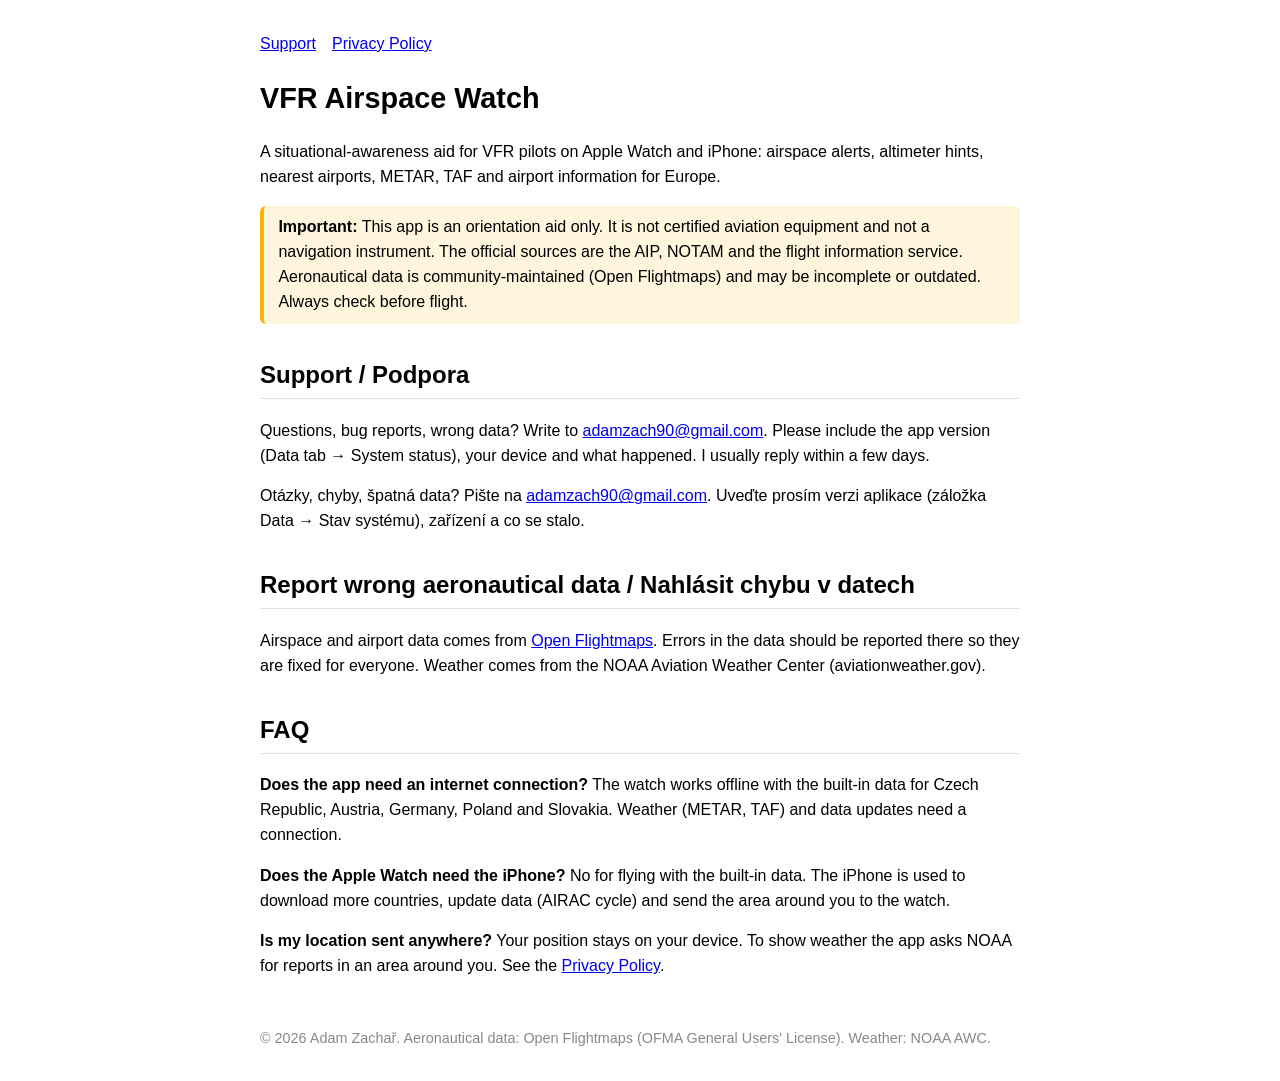
==== index.html @ 86a63973 "Add files via upload" ====
<!doctype html>
<html lang="en">
<head>
<meta charset="utf-8">
<meta name="viewport" content="width=device-width, initial-scale=1">
<title>VFR Airspace Watch – Support</title>
<link rel="stylesheet" href="style.css">
</head>
<body>
<nav><a href="index.html">Support</a><a href="privacy.html">Privacy Policy</a></nav>

<h1>VFR Airspace Watch</h1>
<p>A situational-awareness aid for VFR pilots on Apple Watch and iPhone: airspace alerts, altimeter hints, nearest airports, METAR, TAF and airport information for Europe.</p>

<div class="note">
<strong>Important:</strong> This app is an orientation aid only. It is not certified aviation equipment and not a navigation instrument.
The official sources are the AIP, NOTAM and the flight information service. Aeronautical data is community-maintained
(Open Flightmaps) and may be incomplete or outdated. Always check before flight.
</div>

<h2>Support / Podpora</h2>
<p>Questions, bug reports, wrong data? Write to <a href="mailto:adamzach90@gmail.com">adamzach90@gmail.com</a>.
Please include the app version (Data tab → System status), your device and what happened. I usually reply within a few days.</p>
<p>Otázky, chyby, špatná data? Pište na <a href="mailto:adamzach90@gmail.com">adamzach90@gmail.com</a>.
Uveďte prosím verzi aplikace (záložka Data → Stav systému), zařízení a co se stalo.</p>

<h2>Report wrong aeronautical data / Nahlásit chybu v datech</h2>
<p>Airspace and airport data comes from <a href="https://www.openflightmaps.org">Open Flightmaps</a>. Errors in the data should be reported there so they are fixed for everyone.
Weather comes from the NOAA Aviation Weather Center (aviationweather.gov).</p>

<h2>FAQ</h2>
<p><strong>Does the app need an internet connection?</strong> The watch works offline with the built-in data for Czech Republic, Austria, Germany, Poland and Slovakia. Weather (METAR, TAF) and data updates need a connection.</p>
<p><strong>Does the Apple Watch need the iPhone?</strong> No for flying with the built-in data. The iPhone is used to download more countries, update data (AIRAC cycle) and send the area around you to the watch.</p>
<p><strong>Is my location sent anywhere?</strong> Your position stays on your device. To show weather the app asks NOAA for reports in an area around you. See the <a href="privacy.html">Privacy Policy</a>.</p>

<footer>© 2026 Adam Zachař. Aeronautical data: Open Flightmaps (OFMA General Users' License). Weather: NOAA AWC.</footer>
</body>
</html>
---- style.css ----
:root { color-scheme: light dark; }
body { font: 16px/1.55 -apple-system, BlinkMacSystemFont, "Segoe UI", Roboto, sans-serif; max-width: 760px; margin: 2rem auto; padding: 0 1.2rem; }
h1 { font-size: 1.8rem; } h2 { margin-top: 2rem; border-bottom: 1px solid #8884; padding-bottom: .3rem; }
nav a { margin-right: 1rem; } code { background: #8882; padding: 0 .3em; border-radius: 4px; }
.note { background: #ffb30022; border-left: 4px solid #ffb300; padding: .6rem .9rem; border-radius: 6px; }
footer { margin-top: 3rem; font-size: .9rem; color: #888; }
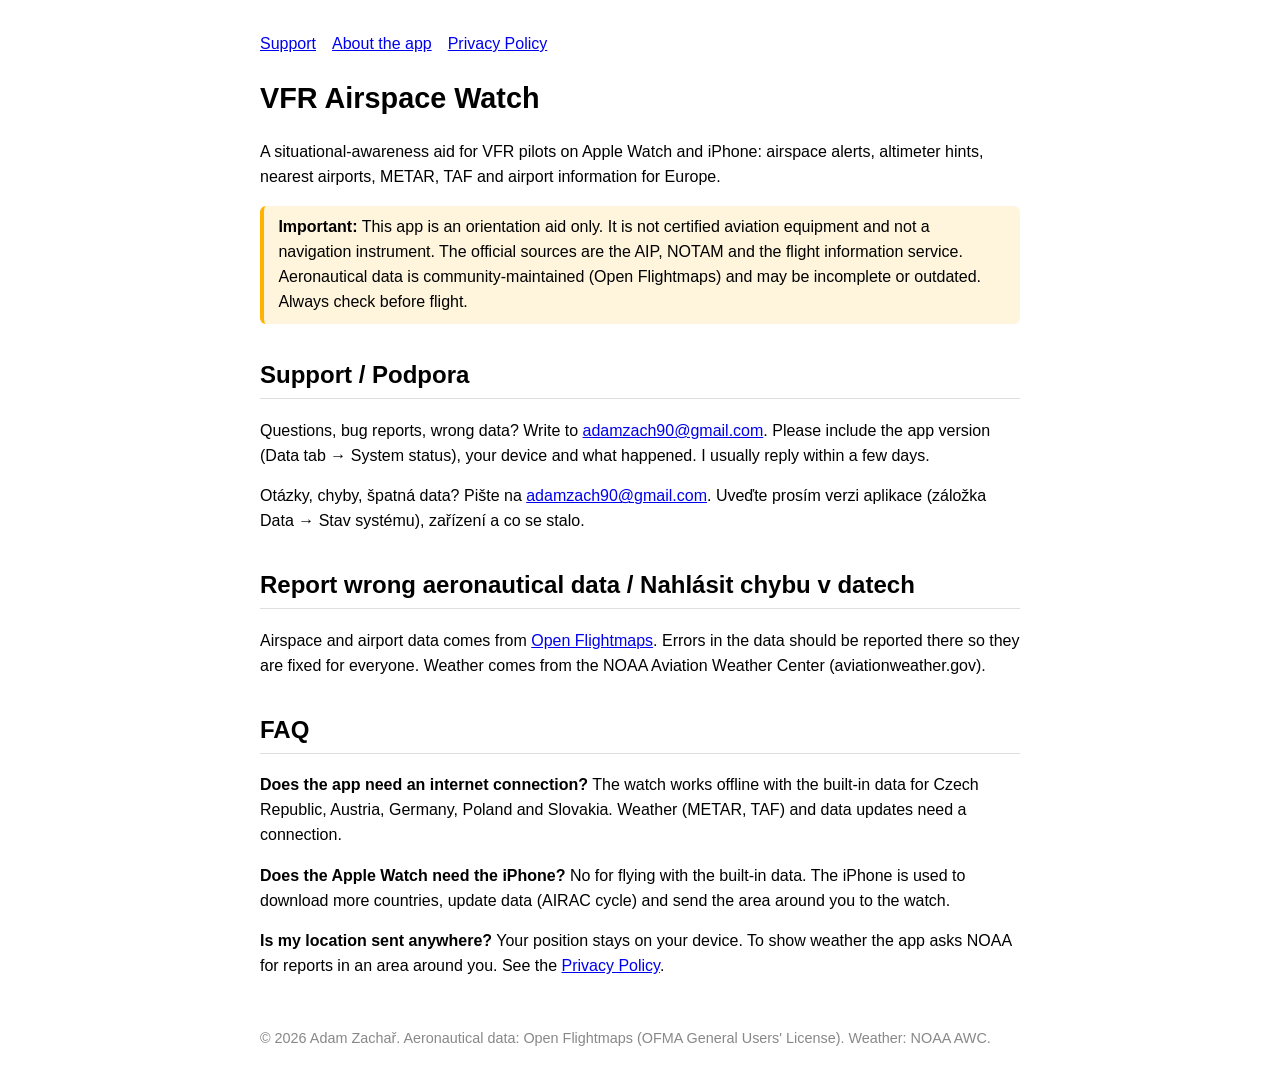
==== commit dc6bc384: "Add About the app page with screenshots" ====
--- a/index.html
+++ b/index.html
@@ -7,7 +7,7 @@
 <link rel="stylesheet" href="style.css">
 </head>
 <body>
-<nav><a href="index.html">Support</a><a href="privacy.html">Privacy Policy</a></nav>
+<nav><a href="index.html">Support</a><a href="app.html">About the app</a><a href="privacy.html">Privacy Policy</a></nav>
 
 <h1>VFR Airspace Watch</h1>
 <p>A situational-awareness aid for VFR pilots on Apple Watch and iPhone: airspace alerts, altimeter hints, nearest airports, METAR, TAF and airport information for Europe.</p>
--- a/style.css
+++ b/style.css
@@ -4,3 +4,14 @@
 nav a { margin-right: 1rem; } code { background: #8882; padding: 0 .3em; border-radius: 4px; }
 .note { background: #ffb30022; border-left: 4px solid #ffb300; padding: .6rem .9rem; border-radius: 6px; }
 footer { margin-top: 3rem; font-size: .9rem; color: #888; }
+.lead { font-size: 1.05rem; }
+.lead .icon { float: left; margin: 0 .9rem .4rem 0; border-radius: 16px; }
+.shots { display: flex; flex-wrap: wrap; gap: 1rem; justify-content: center; margin: 1.2rem 0; }
+.shots figure { margin: 0; text-align: center; font-size: .85rem; }
+.shots img { display: block; margin: 0 auto .4rem; border-radius: 14px; border: 1px solid #8886; }
+.shots.watch figure { width: 170px; }
+.shots.watch img { width: 170px; height: auto; }
+.shots.phone figure { width: 200px; }
+.shots.phone img { width: 200px; height: auto; border-radius: 22px; }
+ol, ul { padding-left: 1.3rem; }
+li { margin: .35rem 0; }
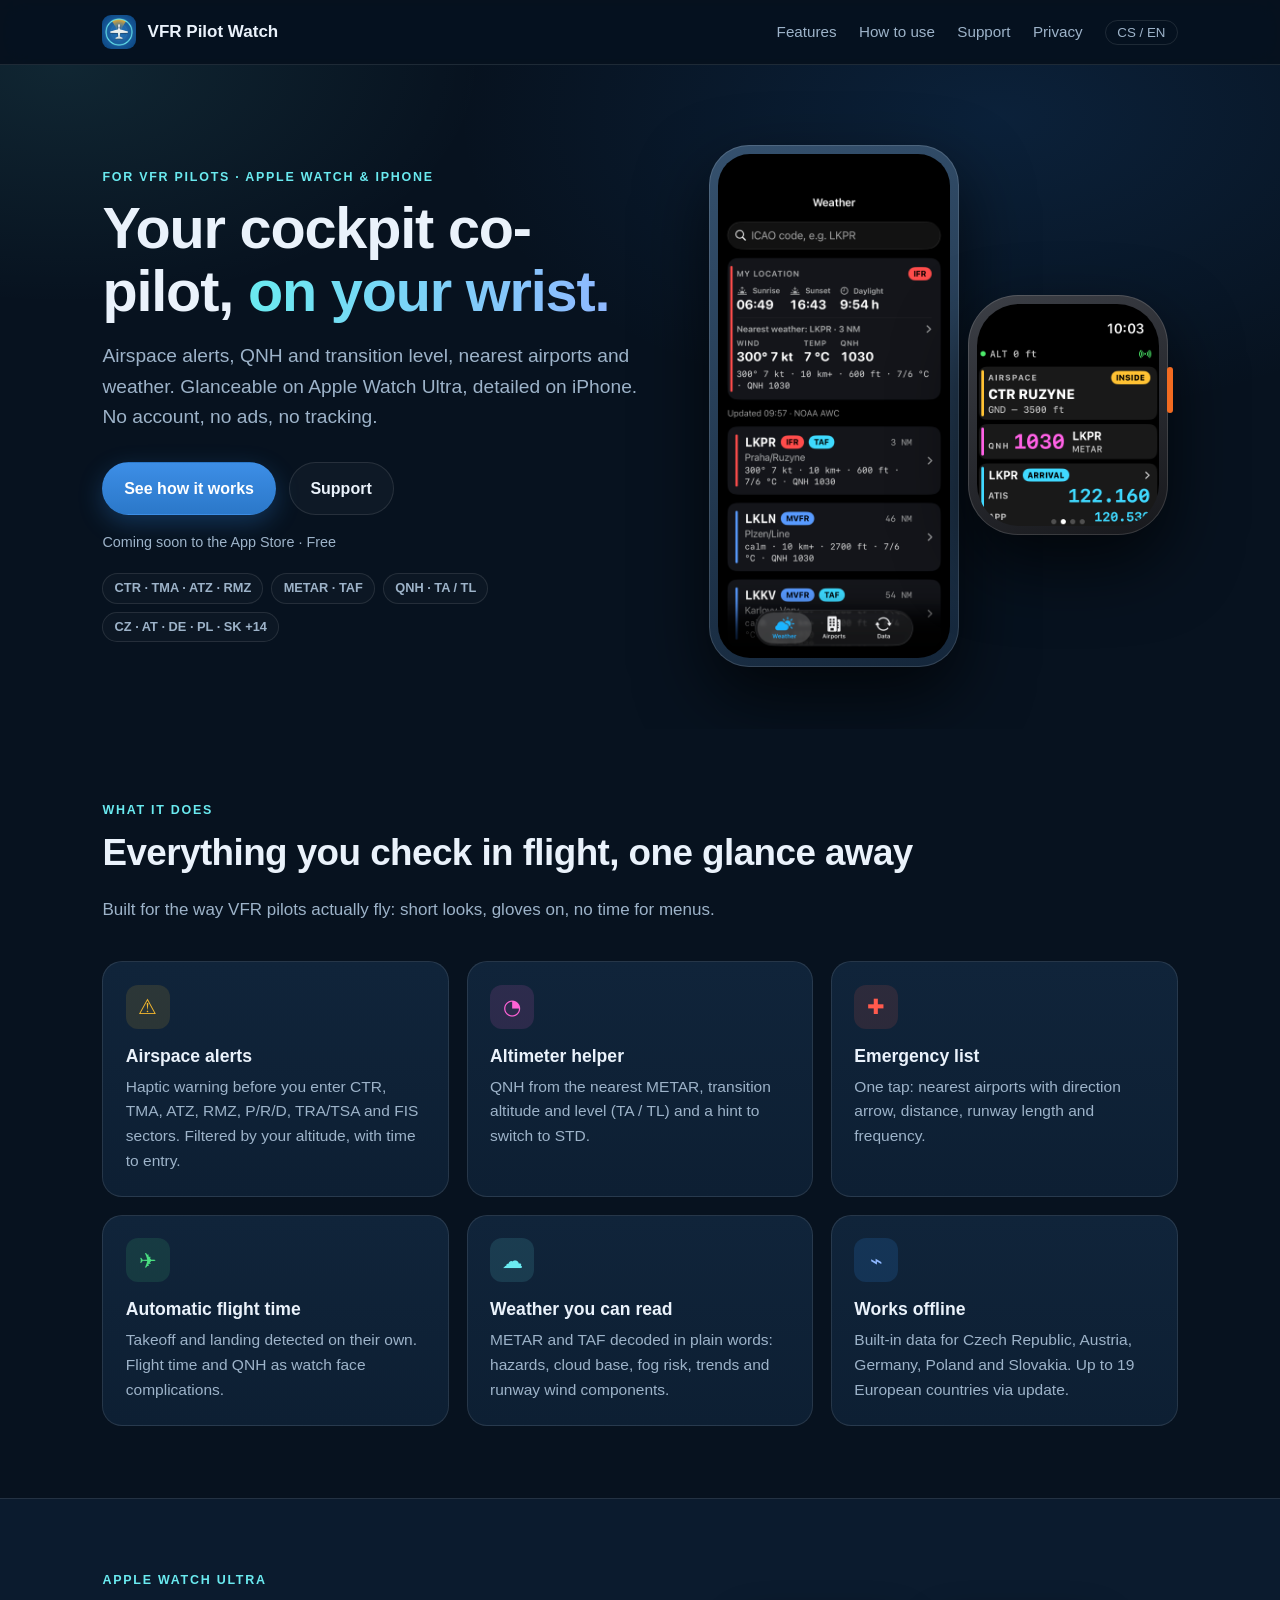
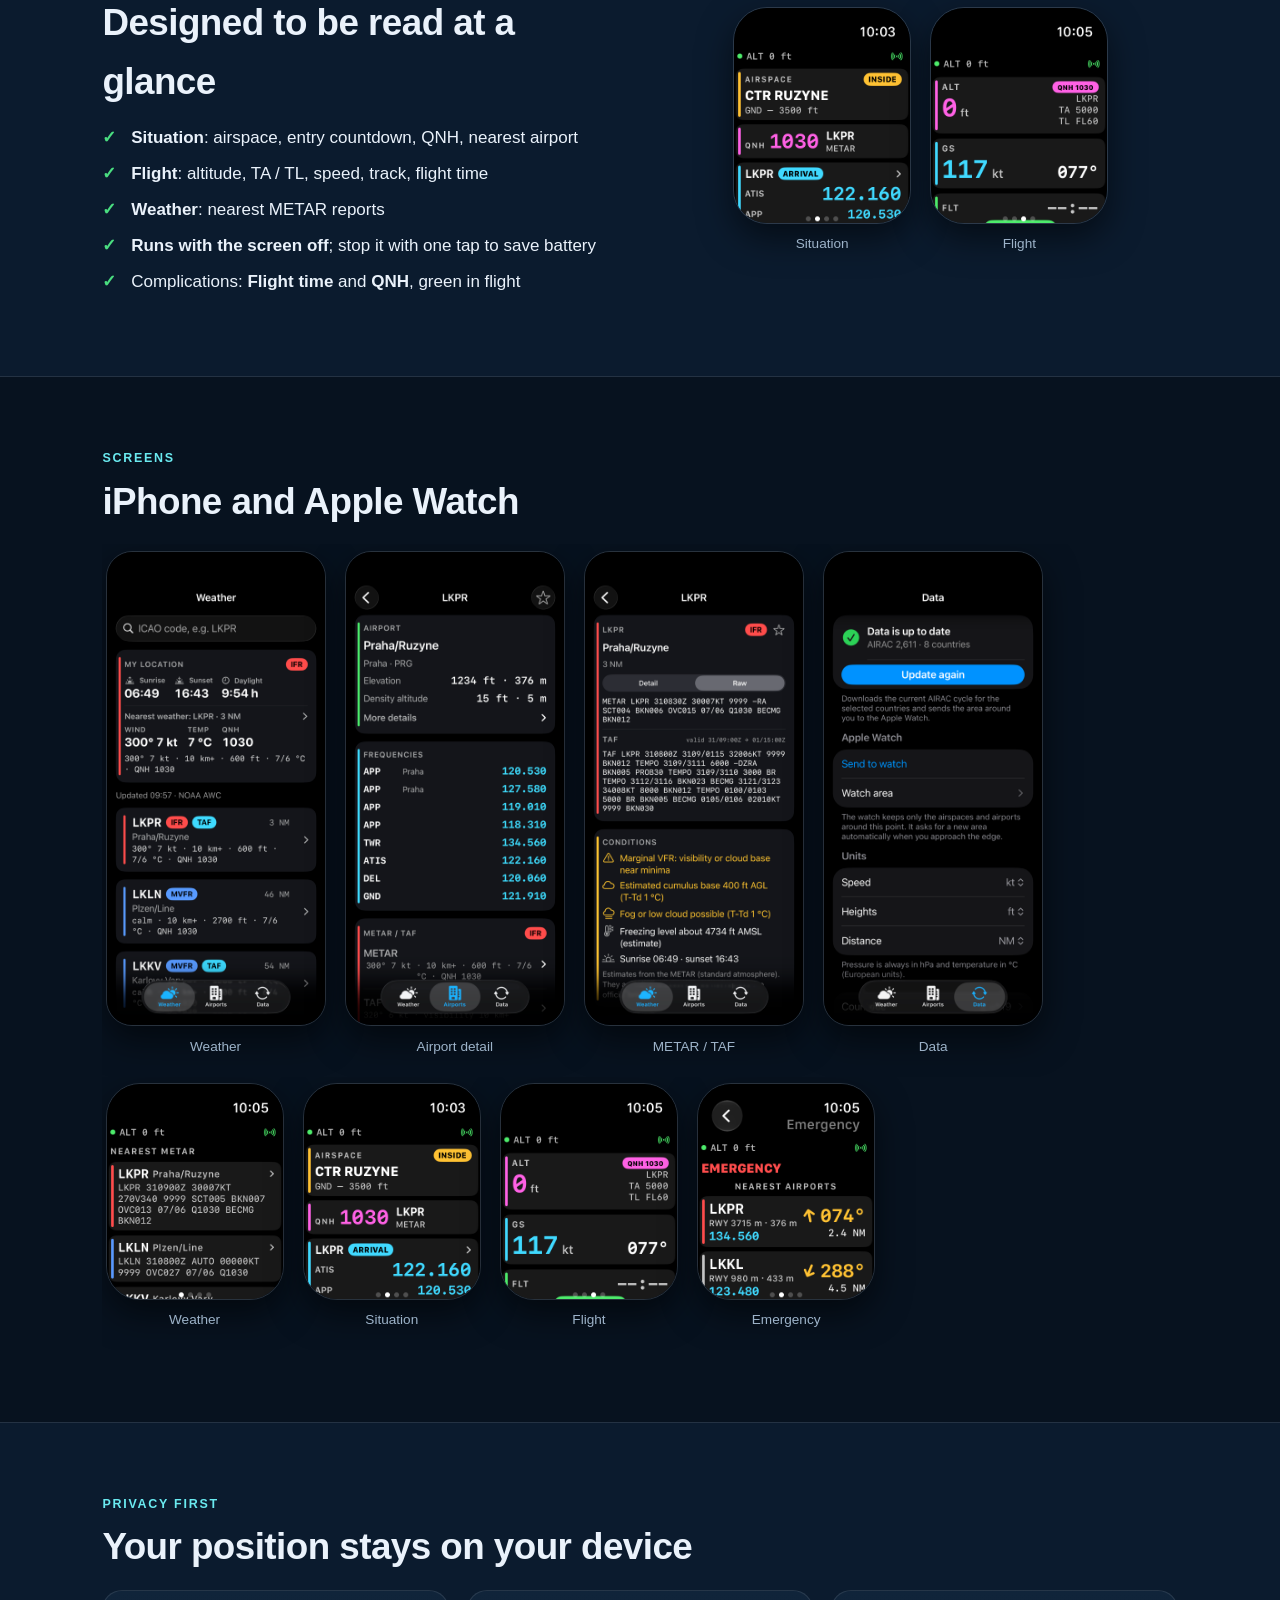
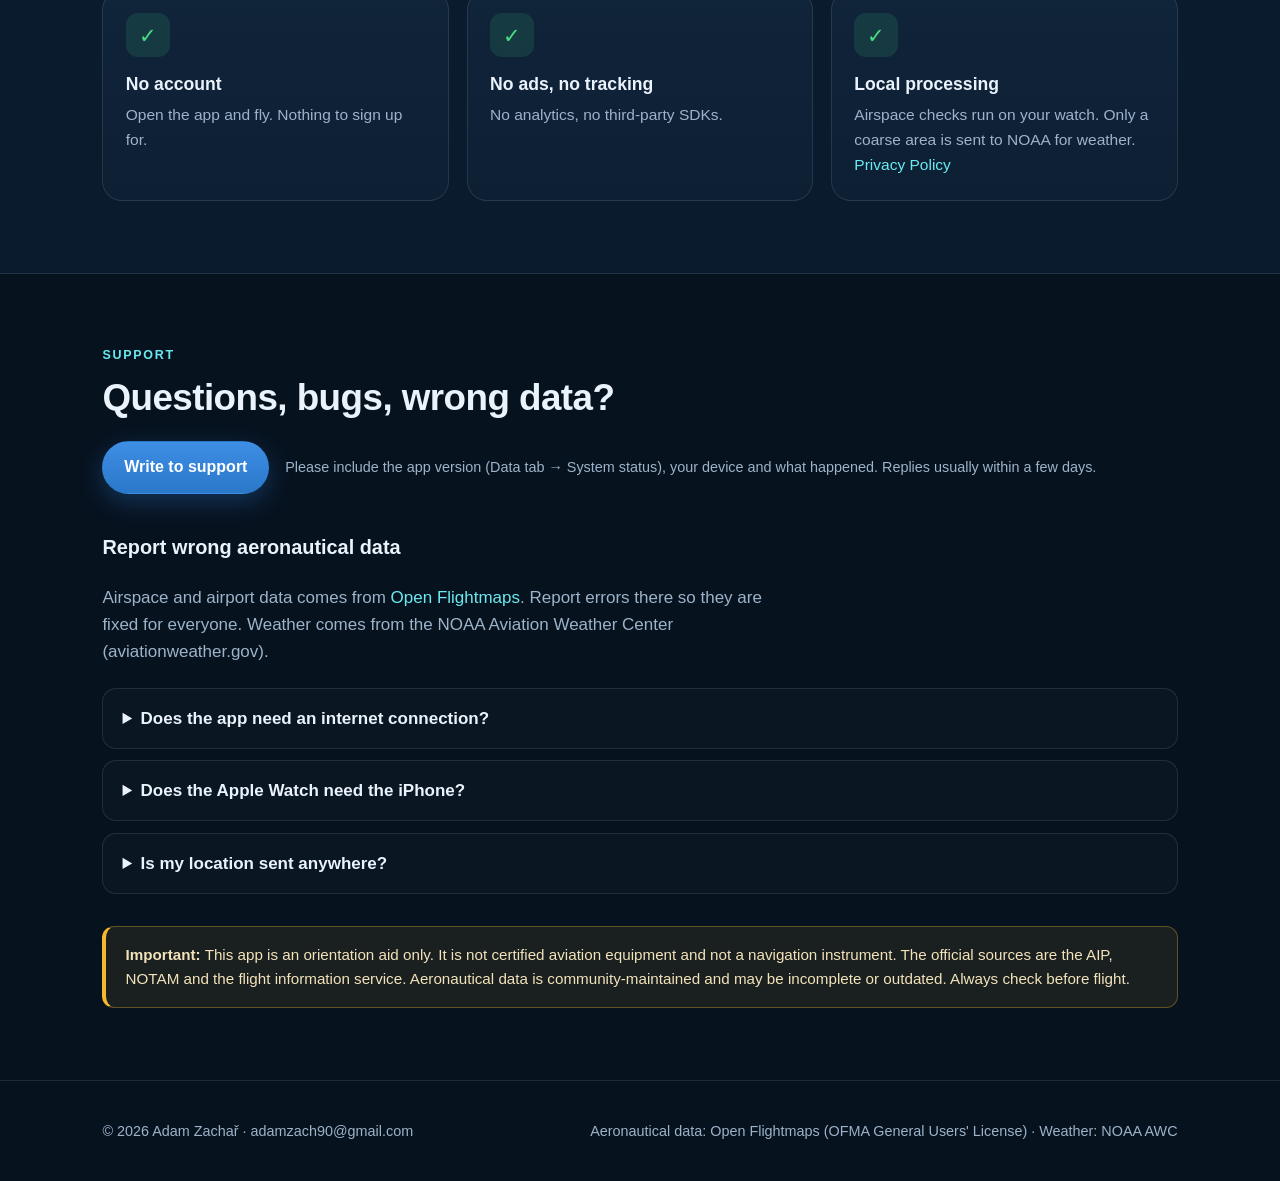
==== commit a9e78063: "New website design" ====
--- a/index.html
+++ b/index.html
@@ -1,38 +1,125 @@
 <!doctype html>
-<html lang="en">
+<html lang="en" data-lang="en">
 <head>
 <meta charset="utf-8">
 <meta name="viewport" content="width=device-width, initial-scale=1">
-<title>VFR Airspace Watch – Support</title>
+<title>VFR Pilot Watch – airspace alerts, QNH and weather for VFR pilots</title>
+<meta name="description" content="Airspace alerts, altimeter hints, nearest airports, METAR and TAF for VFR pilots on Apple Watch and iPhone.">
+<meta name="theme-color" content="#07121f">
+<link rel="icon" href="img/icon-v2.png">
+<meta property="og:title" content="VFR Pilot Watch – airspace alerts, QNH and weather for VFR pilots"><meta property="og:description" content="Airspace alerts, altimeter hints, nearest airports, METAR and TAF for VFR pilots on Apple Watch and iPhone."><meta property="og:image" content="img/icon-v2.png">
 <link rel="stylesheet" href="style.css">
 </head>
 <body>
-<nav><a href="index.html">Support</a><a href="app.html">About the app</a><a href="privacy.html">Privacy Policy</a></nav>
+<header class="nav"><div class="wrap">
+<a class="brand" href="index.html"><img src="img/icon-v2.png" alt=""><span>VFR Pilot Watch</span></a>
+<nav>
+<a class="hide" href="index.html#features"><span class="en">Features</span><span class="cs">Funkce</span></a>
+<a class="" href="app.html"><span class="en">How to use</span><span class="cs">Ovládání</span></a>
+<a class="hide" href="index.html#support"><span class="en">Support</span><span class="cs">Podpora</span></a>
+<a class="" href="privacy.html"><span class="en">Privacy</span><span class="cs">Soukromí</span></a>
+<button class="lang" id="lang" type="button" aria-label="Language">CS / EN</button>
+</nav></div></header>
 
-<h1>VFR Airspace Watch</h1>
-<p>A situational-awareness aid for VFR pilots on Apple Watch and iPhone: airspace alerts, altimeter hints, nearest airports, METAR, TAF and airport information for Europe.</p>
+<section class="hero"><div class="wrap">
+<div>
+<div class="eyebrow"><span class="en">For VFR pilots · Apple Watch & iPhone</span><span class="cs">Pro VFR piloty · Apple Watch a iPhone</span></div>
+<h1><span class="en">Your cockpit co-pilot, <em>on your wrist.</em></span><span class="cs">Druhý pilot v kabině, <em>na zápěstí.</em></span></h1>
+<p class="lead"><span class="en">Airspace alerts, QNH and transition level, nearest airports and weather. Glanceable on Apple Watch Ultra, detailed on iPhone. No account, no ads, no tracking.</span><span class="cs">Varování před prostory, QNH a přechodová hladina, nejbližší letiště a počasí. Přehledně na Apple Watch Ultra, podrobně na iPhonu. Bez účtu, reklam a sledování.</span></p>
+<div class="cta">
+<a class="btn primary" href="app.html"><span class="en">See how it works</span><span class="cs">Jak se ovládá</span></a>
+<a class="btn ghost" href="#support"><span class="en">Support</span><span class="cs">Podpora</span></a>
+</div>
+<div class="soon"><span class="en">Coming soon to the App Store · Free</span><span class="cs">Brzy v App Store · Zdarma</span></div>
+<div class="badges"><span class="badge">CTR · TMA · ATZ · RMZ</span><span class="badge">METAR · TAF</span><span class="badge">QNH · TA / TL</span><span class="badge">CZ · AT · DE · PL · SK +14</span></div>
+</div>
+<div class="devices">
+<div class="phone"><img src="img/iphone-2.png" alt="Weather tab on iPhone"></div>
+<div class="watch"><img src="img/watch-1.png" alt="Situation page on Apple Watch Ultra"></div>
+</div>
+</div></section>
 
-<div class="note">
-<strong>Important:</strong> This app is an orientation aid only. It is not certified aviation equipment and not a navigation instrument.
-The official sources are the AIP, NOTAM and the flight information service. Aeronautical data is community-maintained
-(Open Flightmaps) and may be incomplete or outdated. Always check before flight.
+<section id="features"><div class="wrap">
+<div class="eyebrow"><span class="en">What it does</span><span class="cs">Co umí</span></div>
+<h2><span class="en">Everything you check in flight, one glance away</span><span class="cs">Všechno, co za letu kontrolujete, na jeden pohled</span></h2>
+<p class="sub"><span class="en">Built for the way VFR pilots actually fly: short looks, gloves on, no time for menus.</span><span class="cs">Postavené tak, jak VFR piloti opravdu létají: krátké pohledy, rukavice, žádný čas na menu.</span></p>
+<div class="grid g3">
+<div class="card"><div class="ico a">⚠</div><h3><span class="en">Airspace alerts</span><span class="cs">Varování před prostory</span></h3><p><span class="en">Haptic warning before you enter CTR, TMA, ATZ, RMZ, P/R/D, TRA/TSA and FIS sectors. Filtered by your altitude, with time to entry.</span><span class="cs">Haptické varování před vstupem do CTR, TMA, ATZ, RMZ, P/R/D, TRA/TSA a sektorů FIS. Podle vaší výšky, s časem do vstupu.</span></p></div>
+<div class="card"><div class="ico m">◔</div><h3><span class="en">Altimeter helper</span><span class="cs">Pomocník výškoměru</span></h3><p><span class="en">QNH from the nearest METAR, transition altitude and level (TA / TL) and a hint to switch to STD.</span><span class="cs">QNH z nejbližšího METARu, přechodová výška a hladina (TA / TL) a upozornění na přepnutí na STD.</span></p></div>
+<div class="card"><div class="ico r">✚</div><h3><span class="en">Emergency list</span><span class="cs">Nouzový seznam</span></h3><p><span class="en">One tap: nearest airports with direction arrow, distance, runway length and frequency.</span><span class="cs">Jedno klepnutí: nejbližší letiště se šipkou směru, vzdáleností, délkou dráhy a frekvencí.</span></p></div>
+<div class="card"><div class="ico g">✈</div><h3><span class="en">Automatic flight time</span><span class="cs">Automatický čas letu</span></h3><p><span class="en">Takeoff and landing detected on their own. Flight time and QNH as watch face complications.</span><span class="cs">Vzlet a přistání se poznají samy. Čas letu a QNH jako komplikace na ciferníku.</span></p></div>
+<div class="card"><div class="ico c">☁</div><h3><span class="en">Weather you can read</span><span class="cs">Čitelné počasí</span></h3><p><span class="en">METAR and TAF decoded in plain words: hazards, cloud base, fog risk, trends and runway wind components.</span><span class="cs">METAR a TAF rozluštěné slovy: rizika, základna oblačnosti, riziko mlhy, trendy a složky větru na dráze.</span></p></div>
+<div class="card"><div class="ico b">⌁</div><h3><span class="en">Works offline</span><span class="cs">Funguje offline</span></h3><p><span class="en">Built-in data for Czech Republic, Austria, Germany, Poland and Slovakia. Up to 19 European countries via update.</span><span class="cs">Vestavěná data pro Česko, Rakousko, Německo, Polsko a Slovensko. Až 19 evropských zemí přes aktualizaci.</span></p></div>
+</div></div></section>
+
+<section class="alt"><div class="wrap split">
+<div>
+<div class="eyebrow"><span class="en">Apple Watch Ultra</span><span class="cs">Apple Watch Ultra</span></div>
+<h2><span class="en">Designed to be read at a glance</span><span class="cs">Navrženo pro pohled na zlomek vteřiny</span></h2>
+<ul class="check">
+<li><span class="en"><b>Situation</b>: airspace, entry countdown, QNH, nearest airport</span><span class="cs"><b>Situace</b>: prostor, odpočet do vstupu, QNH, nejbližší letiště</span></li>
+<li><span class="en"><b>Flight</b>: altitude, TA / TL, speed, track, flight time</span><span class="cs"><b>Let</b>: výška, TA / TL, rychlost, kurz, čas letu</span></li>
+<li><span class="en"><b>Weather</b>: nearest METAR reports</span><span class="cs"><b>Počasí</b>: nejbližší hlášení METAR</span></li>
+<li><span class="en"><b>Runs with the screen off</b>; stop it with one tap to save battery</span><span class="cs"><b>Běží se zhasnutým displejem</b>; jedním klepnutím ho zastavíte a šetříte baterii</span></li>
+<li><span class="en">Complications: <b>Flight time</b> and <b>QNH</b>, green in flight</span><span class="cs">Komplikace: <b>Čas letu</b> a <b>QNH</b>, za letu zelené</span></li>
+</ul>
 </div>
+<div class="shots watches" style="justify-content:center;flex-wrap:wrap;overflow:visible">
+<figure><img src="img/watch-1.png" alt="Situation"><figcaption><span class="en">Situation</span><span class="cs">Situace</span></figcaption></figure>
+<figure><img src="img/watch-2.png" alt="Flight"><figcaption><span class="en">Flight</span><span class="cs">Let</span></figcaption></figure>
+</div>
+</div></section>
 
-<h2>Support / Podpora</h2>
-<p>Questions, bug reports, wrong data? Write to <a href="mailto:adamzach90@gmail.com">adamzach90@gmail.com</a>.
-Please include the app version (Data tab → System status), your device and what happened. I usually reply within a few days.</p>
-<p>Otázky, chyby, špatná data? Pište na <a href="mailto:adamzach90@gmail.com">adamzach90@gmail.com</a>.
-Uveďte prosím verzi aplikace (záložka Data → Stav systému), zařízení a co se stalo.</p>
+<section><div class="wrap">
+<div class="eyebrow"><span class="en">Screens</span><span class="cs">Obrazovky</span></div>
+<h2><span class="en">iPhone and Apple Watch</span><span class="cs">iPhone a Apple Watch</span></h2>
+<div class="shots phones">
+<figure><img src="img/iphone-2.png" alt=""><figcaption><span class="en">Weather</span><span class="cs">Počasí</span></figcaption></figure>
+<figure><img src="img/iphone-1.png" alt=""><figcaption><span class="en">Airport detail</span><span class="cs">Detail letiště</span></figcaption></figure>
+<figure><img src="img/iphone-3.png" alt=""><figcaption>METAR / TAF</figcaption></figure>
+<figure><img src="img/iphone-4.png" alt=""><figcaption><span class="en">Data</span><span class="cs">Data</span></figcaption></figure>
+</div>
+<div class="shots watches">
+<figure><img src="img/watch-3.png" alt=""><figcaption><span class="en">Weather</span><span class="cs">Počasí</span></figcaption></figure>
+<figure><img src="img/watch-1.png" alt=""><figcaption><span class="en">Situation</span><span class="cs">Situace</span></figcaption></figure>
+<figure><img src="img/watch-2.png" alt=""><figcaption><span class="en">Flight</span><span class="cs">Let</span></figcaption></figure>
+<figure><img src="img/watch-4.png" alt=""><figcaption><span class="en">Emergency</span><span class="cs">Nouze</span></figcaption></figure>
+</div>
+</div></section>
 
-<h2>Report wrong aeronautical data / Nahlásit chybu v datech</h2>
-<p>Airspace and airport data comes from <a href="https://www.openflightmaps.org">Open Flightmaps</a>. Errors in the data should be reported there so they are fixed for everyone.
-Weather comes from the NOAA Aviation Weather Center (aviationweather.gov).</p>
+<section class="alt"><div class="wrap">
+<div class="eyebrow"><span class="en">Privacy first</span><span class="cs">Soukromí především</span></div>
+<h2><span class="en">Your position stays on your device</span><span class="cs">Vaše poloha zůstává ve vašem zařízení</span></h2>
+<div class="grid g3">
+<div class="card"><div class="ico g">✓</div><h3><span class="en">No account</span><span class="cs">Bez účtu</span></h3><p><span class="en">Open the app and fly. Nothing to sign up for.</span><span class="cs">Otevřete aplikaci a leťte. Nic se nezakládá.</span></p></div>
+<div class="card"><div class="ico g">✓</div><h3><span class="en">No ads, no tracking</span><span class="cs">Bez reklam a sledování</span></h3><p><span class="en">No analytics, no third-party SDKs.</span><span class="cs">Žádná analytika ani cizí SDK.</span></p></div>
+<div class="card"><div class="ico g">✓</div><h3><span class="en">Local processing</span><span class="cs">Zpracování lokálně</span></h3><p><span class="en">Airspace checks run on your watch. Only a coarse area is sent to NOAA for weather.</span><span class="cs">Kontrola prostorů běží v hodinkách. Pro počasí se NOAA posílá jen hrubá oblast.</span> <a href="privacy.html"><span class="en">Privacy Policy</span><span class="cs">Zásady soukromí</span></a></p></div>
+</div></div></section>
 
-<h2>FAQ</h2>
-<p><strong>Does the app need an internet connection?</strong> The watch works offline with the built-in data for Czech Republic, Austria, Germany, Poland and Slovakia. Weather (METAR, TAF) and data updates need a connection.</p>
-<p><strong>Does the Apple Watch need the iPhone?</strong> No for flying with the built-in data. The iPhone is used to download more countries, update data (AIRAC cycle) and send the area around you to the watch.</p>
-<p><strong>Is my location sent anywhere?</strong> Your position stays on your device. To show weather the app asks NOAA for reports in an area around you. See the <a href="privacy.html">Privacy Policy</a>.</p>
+<section id="support"><div class="wrap">
+<div class="eyebrow"><span class="en">Support</span><span class="cs">Podpora</span></div>
+<h2><span class="en">Questions, bugs, wrong data?</span><span class="cs">Otázky, chyby, špatná data?</span></h2>
+<div class="contact">
+<a class="btn primary" href="mailto:adamzach90@gmail.com"><span class="en">Write to support</span><span class="cs">Napsat podpoře</span></a>
+<span class="soon"><span class="en">Please include the app version (Data tab → System status), your device and what happened. Replies usually within a few days.</span><span class="cs">Uveďte prosím verzi aplikace (záložka Data → Stav systému), zařízení a co se stalo. Odpovídám obvykle do pár dní.</span></span>
+</div>
+<h3 style="margin-top:2.4rem"><span class="en">Report wrong aeronautical data</span><span class="cs">Nahlásit chybu v leteckých datech</span></h3>
+<p class="sub" style="margin-bottom:1.4rem"><span class="en">Airspace and airport data comes from <a href="https://www.openflightmaps.org">Open Flightmaps</a>. Report errors there so they are fixed for everyone. Weather comes from the NOAA Aviation Weather Center (aviationweather.gov).</span><span class="cs">Data o prostorech a letištích pocházejí z <a href="https://www.openflightmaps.org">Open Flightmaps</a>. Chyby hlaste tam, ať se opraví pro všechny. Počasí je z NOAA Aviation Weather Center (aviationweather.gov).</span></p>
+<div class="faq">
+<details><summary><span class="en">Does the app need an internet connection?</span><span class="cs">Potřebuje aplikace internet?</span></summary><p><span class="en">The watch works offline with the built-in data. Weather (METAR, TAF) and data updates need a connection.</span><span class="cs">Hodinky fungují offline s vestavěnými daty. Počasí (METAR, TAF) a aktualizace dat potřebují připojení.</span></p></details>
+<details><summary><span class="en">Does the Apple Watch need the iPhone?</span><span class="cs">Potřebují hodinky iPhone?</span></summary><p><span class="en">Not for flying with the built-in data. The iPhone downloads more countries, updates the AIRAC cycle and sends the area around you to the watch.</span><span class="cs">Ne pro létání s vestavěnými daty. iPhone stahuje další země, aktualizuje cyklus AIRAC a posílá do hodinek oblast kolem vás.</span></p></details>
+<details><summary><span class="en">Is my location sent anywhere?</span><span class="cs">Odesílá se někam moje poloha?</span></summary><p><span class="en">Your position stays on your device. To show weather the app asks NOAA for reports in an area around you. See the <a href="privacy.html">Privacy Policy</a>.</span><span class="cs">Poloha zůstává ve vašem zařízení. Pro počasí se NOAA posílá dotaz na oblast kolem vás. Viz <a href="privacy.html">Zásady soukromí</a>.</span></p></details>
+</div>
+<div class="note" style="margin-top:2rem"><strong><span class="en">Important:</span><span class="cs">Důležité:</span></strong> <span class="en">This app is an orientation aid only. It is not certified aviation equipment and not a navigation instrument. The official sources are the AIP, NOTAM and the flight information service. Aeronautical data is community-maintained and may be incomplete or outdated. Always check before flight.</span><span class="cs">Aplikace je jen orientační pomůcka. Není to certifikované letecké vybavení ani navigační přístroj. Oficiálními zdroji jsou AIP, NOTAM a letová informační služba. Letecká data spravuje komunita a mohou být neúplná nebo zastaralá. Vždy ověřte před letem.</span></div>
+</div></section>
 
-<footer>© 2026 Adam Zachař. Aeronautical data: Open Flightmaps (OFMA General Users' License). Weather: NOAA AWC.</footer>
-</body>
-</html>
+<footer><div class="wrap">
+<div>© 2026 Adam Zachař · <a href="mailto:adamzach90@gmail.com">adamzach90@gmail.com</a></div>
+<div>Aeronautical data: Open Flightmaps (OFMA General Users' License) · Weather: NOAA AWC</div>
+</div></footer>
+<script>
+(function(){var d=document.documentElement,k="lang",s=null;try{s=localStorage.getItem(k)}catch(e){}
+var l=s||((navigator.language||"en").toLowerCase().indexOf("cs")===0?"cs":"en");d.setAttribute("data-lang",l);d.lang=l;
+document.getElementById("lang").addEventListener("click",function(){l=d.getAttribute("data-lang")==="cs"?"en":"cs";d.setAttribute("data-lang",l);d.lang=l;try{localStorage.setItem(k,l)}catch(e){}});})();
+</script>
+</body></html>
--- a/style.css
+++ b/style.css
@@ -1,17 +1,100 @@
-:root { color-scheme: light dark; }
-body { font: 16px/1.55 -apple-system, BlinkMacSystemFont, "Segoe UI", Roboto, sans-serif; max-width: 760px; margin: 2rem auto; padding: 0 1.2rem; }
-h1 { font-size: 1.8rem; } h2 { margin-top: 2rem; border-bottom: 1px solid #8884; padding-bottom: .3rem; }
-nav a { margin-right: 1rem; } code { background: #8882; padding: 0 .3em; border-radius: 4px; }
-.note { background: #ffb30022; border-left: 4px solid #ffb300; padding: .6rem .9rem; border-radius: 6px; }
-footer { margin-top: 3rem; font-size: .9rem; color: #888; }
-.lead { font-size: 1.05rem; }
-.lead .icon { float: left; margin: 0 .9rem .4rem 0; border-radius: 16px; }
-.shots { display: flex; flex-wrap: wrap; gap: 1rem; justify-content: center; margin: 1.2rem 0; }
-.shots figure { margin: 0; text-align: center; font-size: .85rem; }
-.shots img { display: block; margin: 0 auto .4rem; border-radius: 14px; border: 1px solid #8886; }
-.shots.watch figure { width: 170px; }
-.shots.watch img { width: 170px; height: auto; }
-.shots.phone figure { width: 200px; }
-.shots.phone img { width: 200px; height: auto; border-radius: 22px; }
-ol, ul { padding-left: 1.3rem; }
-li { margin: .35rem 0; }
+:root{
+  --bg:#07121f; --bg2:#0b1b2e; --card:#10243a; --card2:#13304d; --line:#ffffff1a;
+  --text:#eaf2fb; --muted:#9db3c9; --cyan:#6aeaf0; --blue:#2b78c9; --amber:#f5b82e; --green:#4ade80; --magenta:#ff62d6; --red:#ff5a4d;
+  --radius:20px; --max:1120px;
+}
+*{box-sizing:border-box}
+html{scroll-behavior:smooth}
+body{margin:0;background:var(--bg);color:var(--text);font:17px/1.6 -apple-system,BlinkMacSystemFont,"SF Pro Text","Segoe UI",Roboto,Helvetica,Arial,sans-serif;-webkit-font-smoothing:antialiased}
+a{color:var(--cyan);text-decoration:none} a:hover{text-decoration:underline}
+img{max-width:100%;display:block}
+.wrap{max-width:var(--max);margin:0 auto;padding:0 1.4rem}
+
+/* navigace */
+header.nav{position:sticky;top:0;z-index:20;background:#07121fcc;backdrop-filter:saturate(1.4) blur(14px);border-bottom:1px solid var(--line)}
+.nav .wrap{display:flex;align-items:center;gap:1.2rem;height:64px}
+.brand{display:flex;align-items:center;gap:.7rem;font-weight:700;color:var(--text)}
+.brand img{width:34px;height:34px;border-radius:9px}
+.nav nav{margin-left:auto;display:flex;gap:1.4rem;align-items:center}
+.nav nav a{color:var(--muted);font-size:.95rem;font-weight:500}
+.nav nav a:hover,.nav nav a.on{color:var(--text);text-decoration:none}
+.lang{border:1px solid var(--line);background:transparent;color:var(--muted);border-radius:999px;padding:.25rem .7rem;font:600 .8rem inherit;cursor:pointer}
+.lang:hover{color:var(--text)}
+
+/* hero */
+.hero{position:relative;overflow:hidden;padding:5rem 0 4rem;background:
+  radial-gradient(900px 500px at 78% 8%,#1c5ea633,transparent 60%),
+  radial-gradient(700px 400px at 5% 0%,#6aeaf018,transparent 60%),var(--bg)}
+.hero .wrap{display:grid;grid-template-columns:1.05fr .95fr;gap:3rem;align-items:center}
+.eyebrow{color:var(--cyan);font-weight:700;letter-spacing:.14em;font-size:.78rem;text-transform:uppercase}
+h1{font-size:clamp(2.2rem,5vw,3.6rem);line-height:1.08;margin:.6rem 0 1rem;letter-spacing:-.02em}
+h1 em{font-style:normal;background:linear-gradient(90deg,var(--cyan),#8fb8ff);-webkit-background-clip:text;background-clip:text;color:transparent}
+.lead{font-size:1.2rem;color:var(--muted);max-width:34rem}
+.cta{display:flex;flex-wrap:wrap;gap:.8rem;margin:1.8rem 0 1rem}
+.btn{display:inline-flex;align-items:center;gap:.5rem;padding:.8rem 1.3rem;border-radius:999px;font-weight:700;font-size:1rem;border:1px solid transparent}
+.btn.primary{background:linear-gradient(180deg,#3d8ee6,#2b78c9);color:#fff;box-shadow:0 8px 24px #2b78c955}
+.btn.ghost{border-color:var(--line);color:var(--text);background:#ffffff08}
+.btn:hover{text-decoration:none;filter:brightness(1.08)}
+.soon{font-size:.9rem;color:var(--muted)}
+.badges{display:flex;flex-wrap:wrap;gap:.5rem;margin-top:1.2rem}
+.badge{font-size:.8rem;font-weight:600;color:var(--muted);border:1px solid var(--line);border-radius:999px;padding:.25rem .7rem;background:#ffffff06}
+
+/* zarizeni */
+.devices{position:relative;height:520px}
+.phone{position:absolute;left:4%;top:0;width:250px;border-radius:40px;padding:9px;background:linear-gradient(160deg,#35516e,#14263a);box-shadow:0 30px 70px #000a,0 0 0 1px #ffffff22 inset}
+.phone img{border-radius:32px;width:100%}
+.watch{position:absolute;right:2%;top:150px;width:200px;border-radius:50px;padding:9px;background:linear-gradient(160deg,#3c3f46,#17181c);box-shadow:0 30px 70px #000a,0 0 0 1px #ffffff22 inset}
+.watch img{border-radius:42px;width:100%}
+.watch::after{content:"";position:absolute;right:-5px;top:30%;width:6px;height:46px;border-radius:3px;background:#f26b21}
+
+/* sekce */
+section{padding:4.5rem 0}
+section.alt{background:var(--bg2);border-block:1px solid var(--line)}
+h2{font-size:clamp(1.6rem,3.4vw,2.3rem);letter-spacing:-.015em;margin:.2rem 0 .8rem}
+.sub{color:var(--muted);max-width:42rem;margin:0 0 2.4rem}
+.grid{display:grid;gap:1.1rem}
+.g3{grid-template-columns:repeat(3,1fr)} .g2{grid-template-columns:repeat(2,1fr)} .g4{grid-template-columns:repeat(4,1fr)}
+.card{background:linear-gradient(180deg,var(--card),#0d1f33);border:1px solid var(--line);border-radius:var(--radius);padding:1.4rem}
+.card h3{margin:.8rem 0 .3rem;font-size:1.1rem}
+.card p{margin:0;color:var(--muted);font-size:.97rem}
+.ico{width:44px;height:44px;border-radius:12px;display:grid;place-items:center;font-size:1.3rem;background:#ffffff0d}
+.ico.c{background:#6aeaf01f;color:var(--cyan)} .ico.a{background:#f5b82e1f;color:var(--amber)} .ico.g{background:#4ade801f;color:var(--green)} .ico.m{background:#ff62d61f;color:var(--magenta)} .ico.b{background:#2b78c933;color:#8fb8ff} .ico.r{background:#ff5a4d1f;color:var(--red)}
+.step{counter-increment:s;position:relative;padding-left:3.4rem}
+.step::before{content:counter(s);position:absolute;left:0;top:0;width:2.4rem;height:2.4rem;border-radius:50%;display:grid;place-items:center;font-weight:800;background:linear-gradient(180deg,#3d8ee6,#2b78c9)}
+.steps{counter-reset:s;display:grid;gap:1.4rem}
+.shots{display:flex;gap:1.2rem;overflow-x:auto;padding:.4rem .2rem 1.2rem;scroll-snap-type:x mandatory}
+.shots figure{margin:0;flex:0 0 auto;scroll-snap-align:start;text-align:center;color:var(--muted);font-size:.85rem}
+.shots img{border-radius:26px;border:1px solid #ffffff22;box-shadow:0 14px 34px #0008;margin:0 auto .6rem}
+.shots.phones img{width:220px} .shots.watches img{width:178px;border-radius:34px}
+.note{background:#f5b82e14;border:1px solid #f5b82e55;border-left:4px solid var(--amber);border-radius:12px;padding:1rem 1.2rem;color:#f3e3bb;font-size:.95rem}
+.faq details{border:1px solid var(--line);border-radius:14px;padding:1rem 1.2rem;background:#ffffff05;margin-bottom:.7rem}
+.faq summary{font-weight:700;cursor:pointer}
+.faq p{color:var(--muted);margin:.6rem 0 0}
+.split{display:grid;grid-template-columns:1fr 1fr;gap:3rem;align-items:center}
+ul.check{list-style:none;padding:0;margin:0}
+ul.check li{padding-left:1.8rem;position:relative;margin:.55rem 0}
+ul.check li::before{content:"✓";position:absolute;left:0;color:var(--green);font-weight:800}
+.contact{display:flex;flex-wrap:wrap;gap:1rem;align-items:center}
+footer{border-top:1px solid var(--line);padding:2.4rem 0;color:var(--muted);font-size:.9rem}
+footer .wrap{display:flex;flex-wrap:wrap;gap:1.2rem;justify-content:space-between}
+footer a{color:var(--muted)}
+
+/* clanky (soukromi, navod) */
+.doc{padding:3rem 0 4rem;max-width:760px;margin:0 auto}
+.doc h1{font-size:2.2rem}
+.doc h2{margin-top:2.4rem;padding-bottom:.4rem;border-bottom:1px solid var(--line);font-size:1.5rem}
+.doc h3{margin-top:1.8rem}
+.doc p,.doc li{color:#d3deea}
+.doc .note{margin:1.4rem 0}
+.doc .shots{margin:1rem 0}
+
+/* jazyk */
+html[data-lang="cs"] .en{display:none} html[data-lang="en"] .cs{display:none}
+
+@media(max-width:900px){
+  .hero .wrap,.split{grid-template-columns:1fr}
+  .g3,.g4{grid-template-columns:repeat(2,1fr)} .devices{height:470px;max-width:480px;margin:1rem auto 0}
+  .phone{left:0} .watch{right:0}
+  .nav nav a.hide{display:none}
+}
+@media(max-width:600px){.g3,.g2,.g4{grid-template-columns:1fr} .hero{padding-top:3rem} .devices{height:440px} .phone{width:210px} .watch{width:165px;top:130px}}
